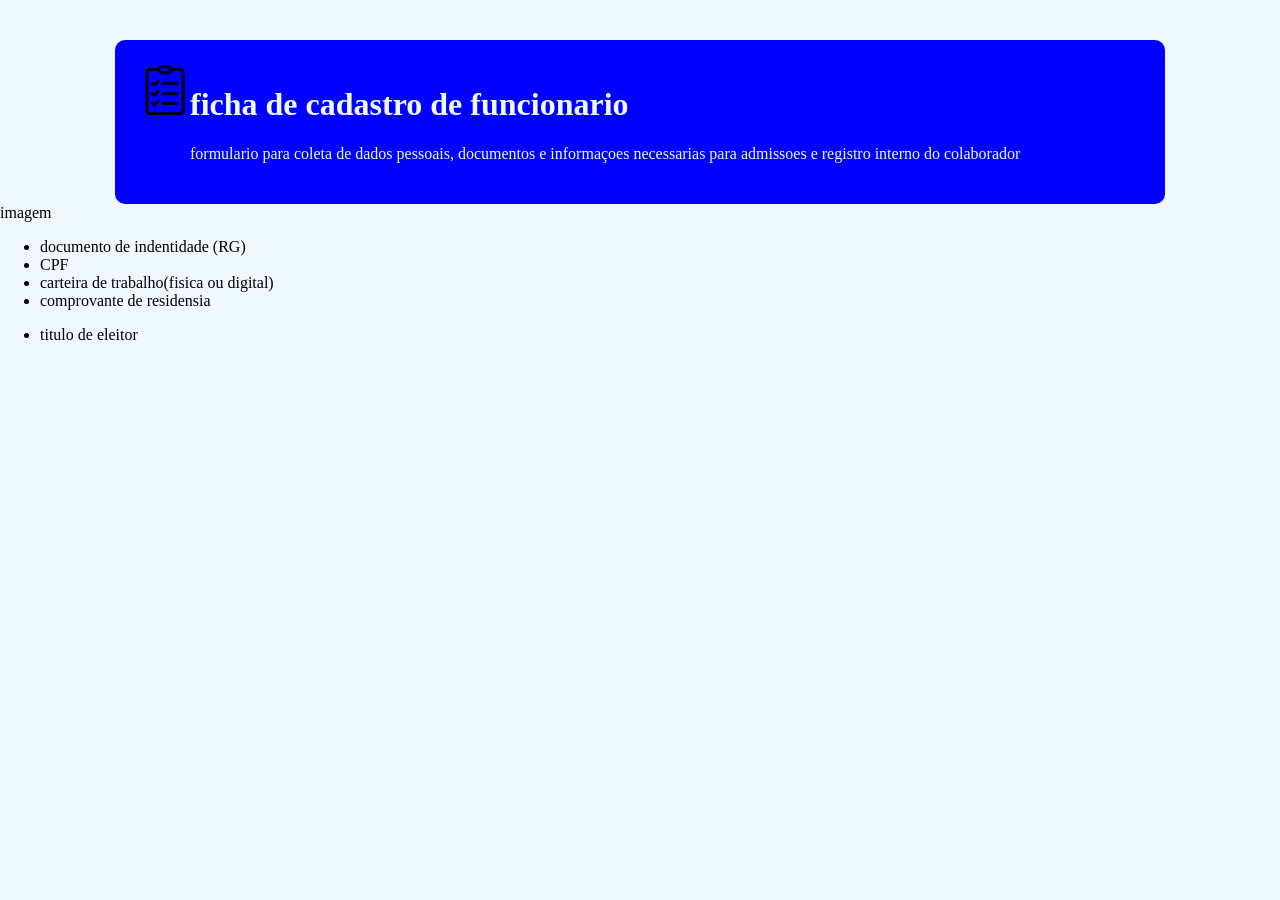
==== index.html @ 4102caf3 "segunda parte" ====
<!DOCTYPE html>
<html lang="pt-br">
<head></head>
    <meta charset="UTF-8">
    <link rel="stylesheet" href="style.css"
    <meta name="viewport" content="width=device-width, initial-scale=1.0">
    <title>ficha cadastro</title>
</head>
<body>
 <div class="topo">
    <div class="imagem">
      <img src="imagem/prancheta.png">
    </div>
    <div class="cadastro-topo">
      <h1>ficha de cadastro de funcionario</h1>
      <p>formulario para coleta de dados pessoais,
      documentos e informaçoes necessarias para admissoes e registro interno do colaborador</p>
    </div>
</div>
<div class="documentos-necessario">
</div>imagem</div>
<div class="dados-left">
    <ul>
      <li>documento de indentidade (RG)</li>
      <li>CPF</li>
      <li>carteira de trabalho(fisica ou digital)</li>
      <li>comprovante de residensia</li>
    </ul>
</div>
   <div class="dados-right">
    <ul>
      <li>titulo de eleitor</li>
    </ul>
   </div>  
</body>
</html>
---- style.css ----
body{
    margin: 0;
    padding: 0;
    background-color:aliceblue;

}

.topo{
display: flex;
width: 1000px;
background-color: blue;
border-radius: 10px;
margin: auto;
margin-top: 40px;
padding: 25px;
color: aliceblue;
}

.topo img {
    width: 50px;
}
.image{
    flex: 1;
    align-items: center;
    justify-content: center;
    flex: 1;
}
.cadastro-topo {
    flex: 4;
}
.cadastro-topo p {
    padding-right: 100px;
}
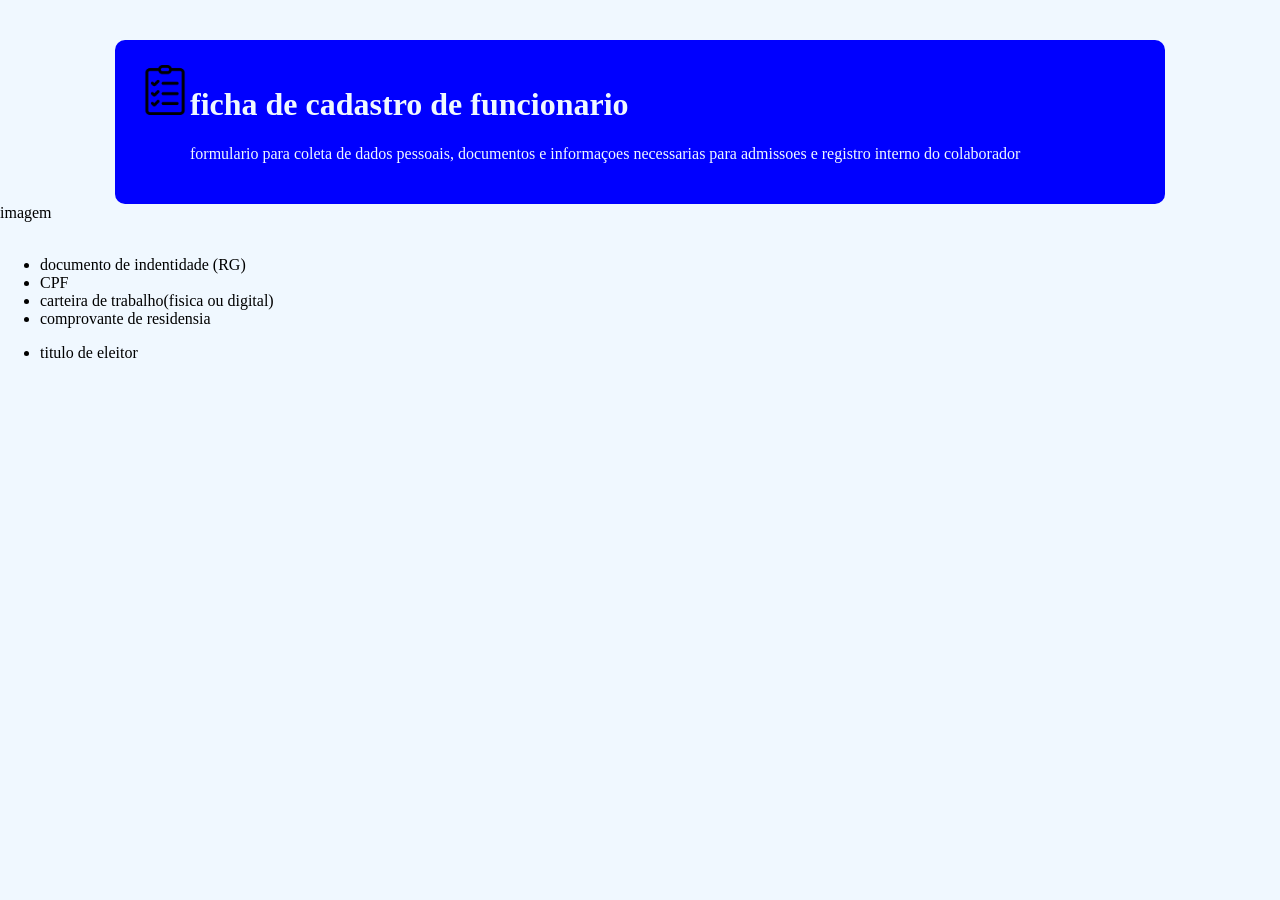
==== commit 02762117: "fazendo" ====
--- a/index.html
+++ b/index.html
@@ -18,7 +18,8 @@
     </div>
 </div>
 <div class="documentos-necessario">
-</div>imagem</div>
+<div class="imagem-documentos">imagem</div>
+<img src=""
 <div class="dados-left">
     <ul>
       <li>documento de indentidade (RG)</li>
--- a/style.css
+++ b/style.css
@@ -30,4 +30,23 @@
 }
 .cadastro-topo p {
     padding-right: 100px;
+}
+.documentos-necessarios{
+    display: flex;
+    width: 1000px;
+    margin: auto;
+    background-color: chocolate;
+    padding: 20px;
+    border-radius: 10px;
+    margin-top: 30px;
+}
+.imagem-documentos{
+    flex: 1;
+}
+.dados-left{
+    flex: 2;
+
+}
+.dados-right{
+    flex: 2;
 }
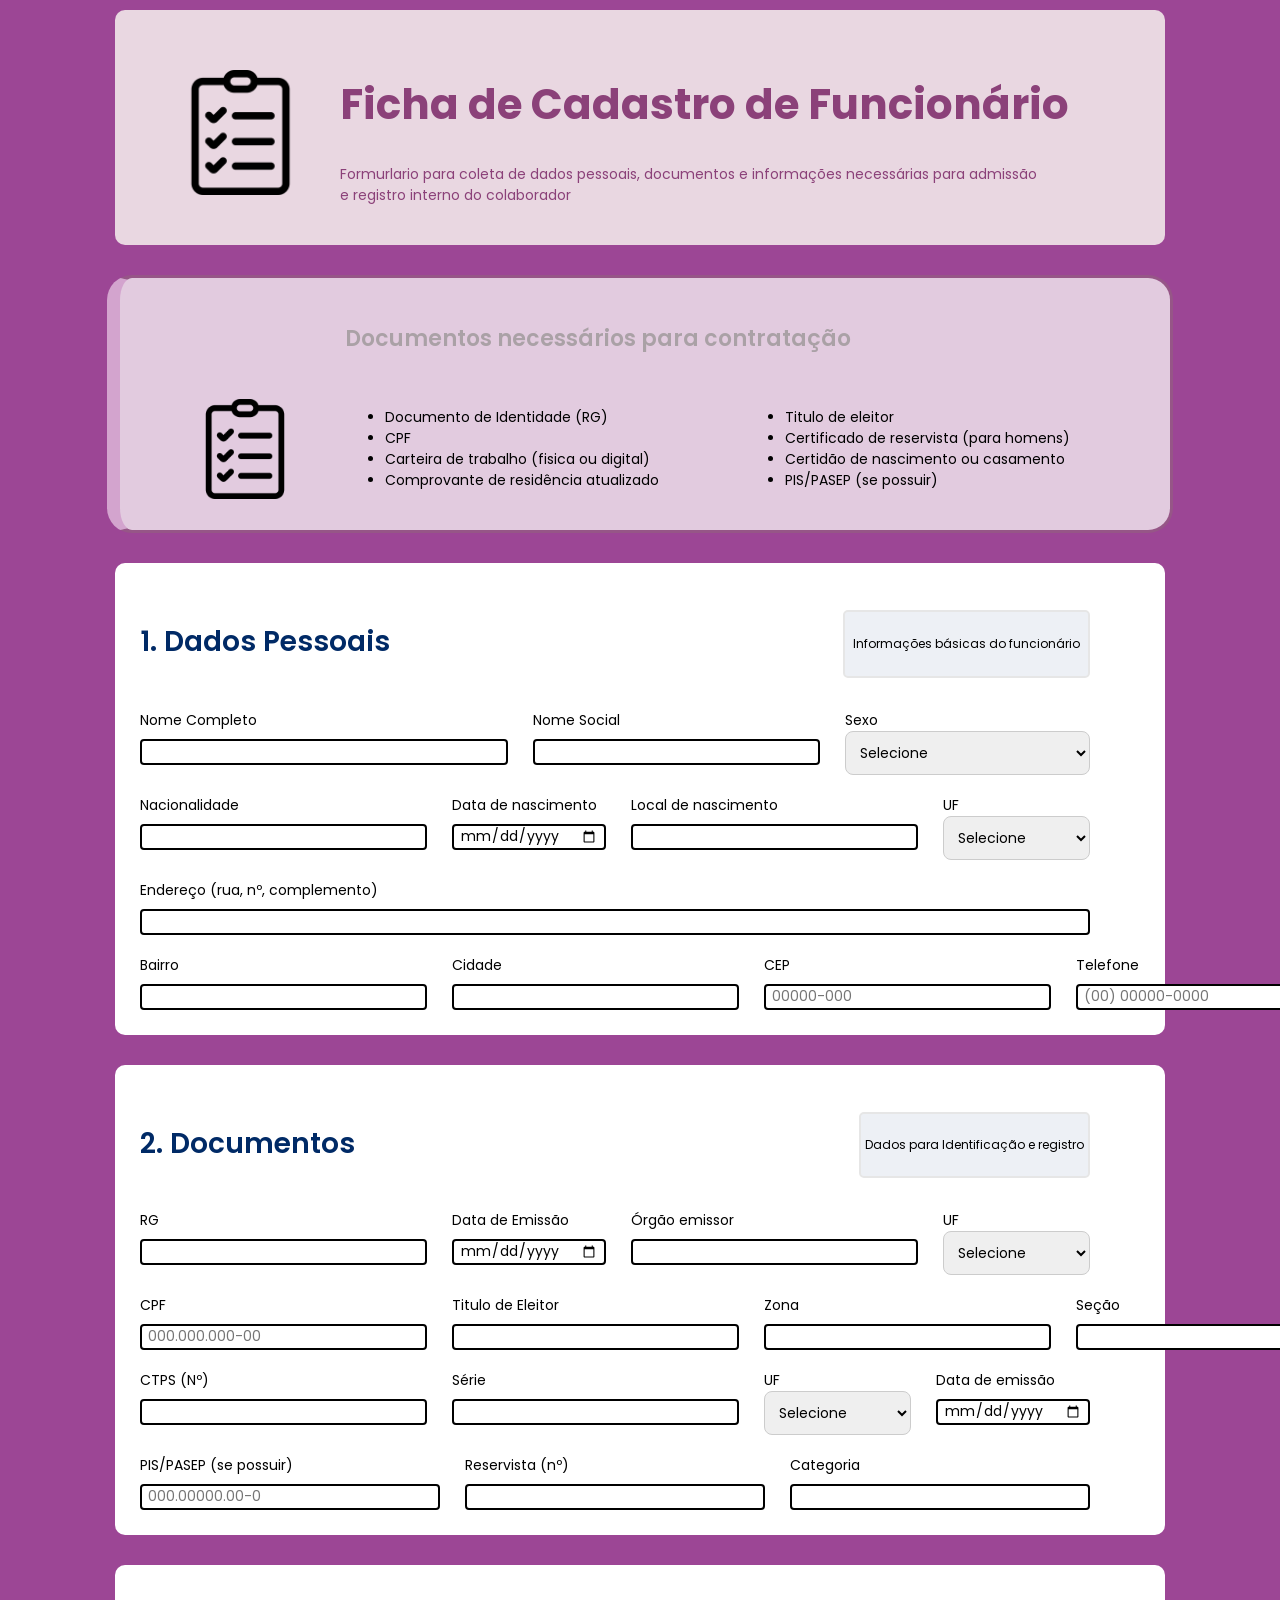
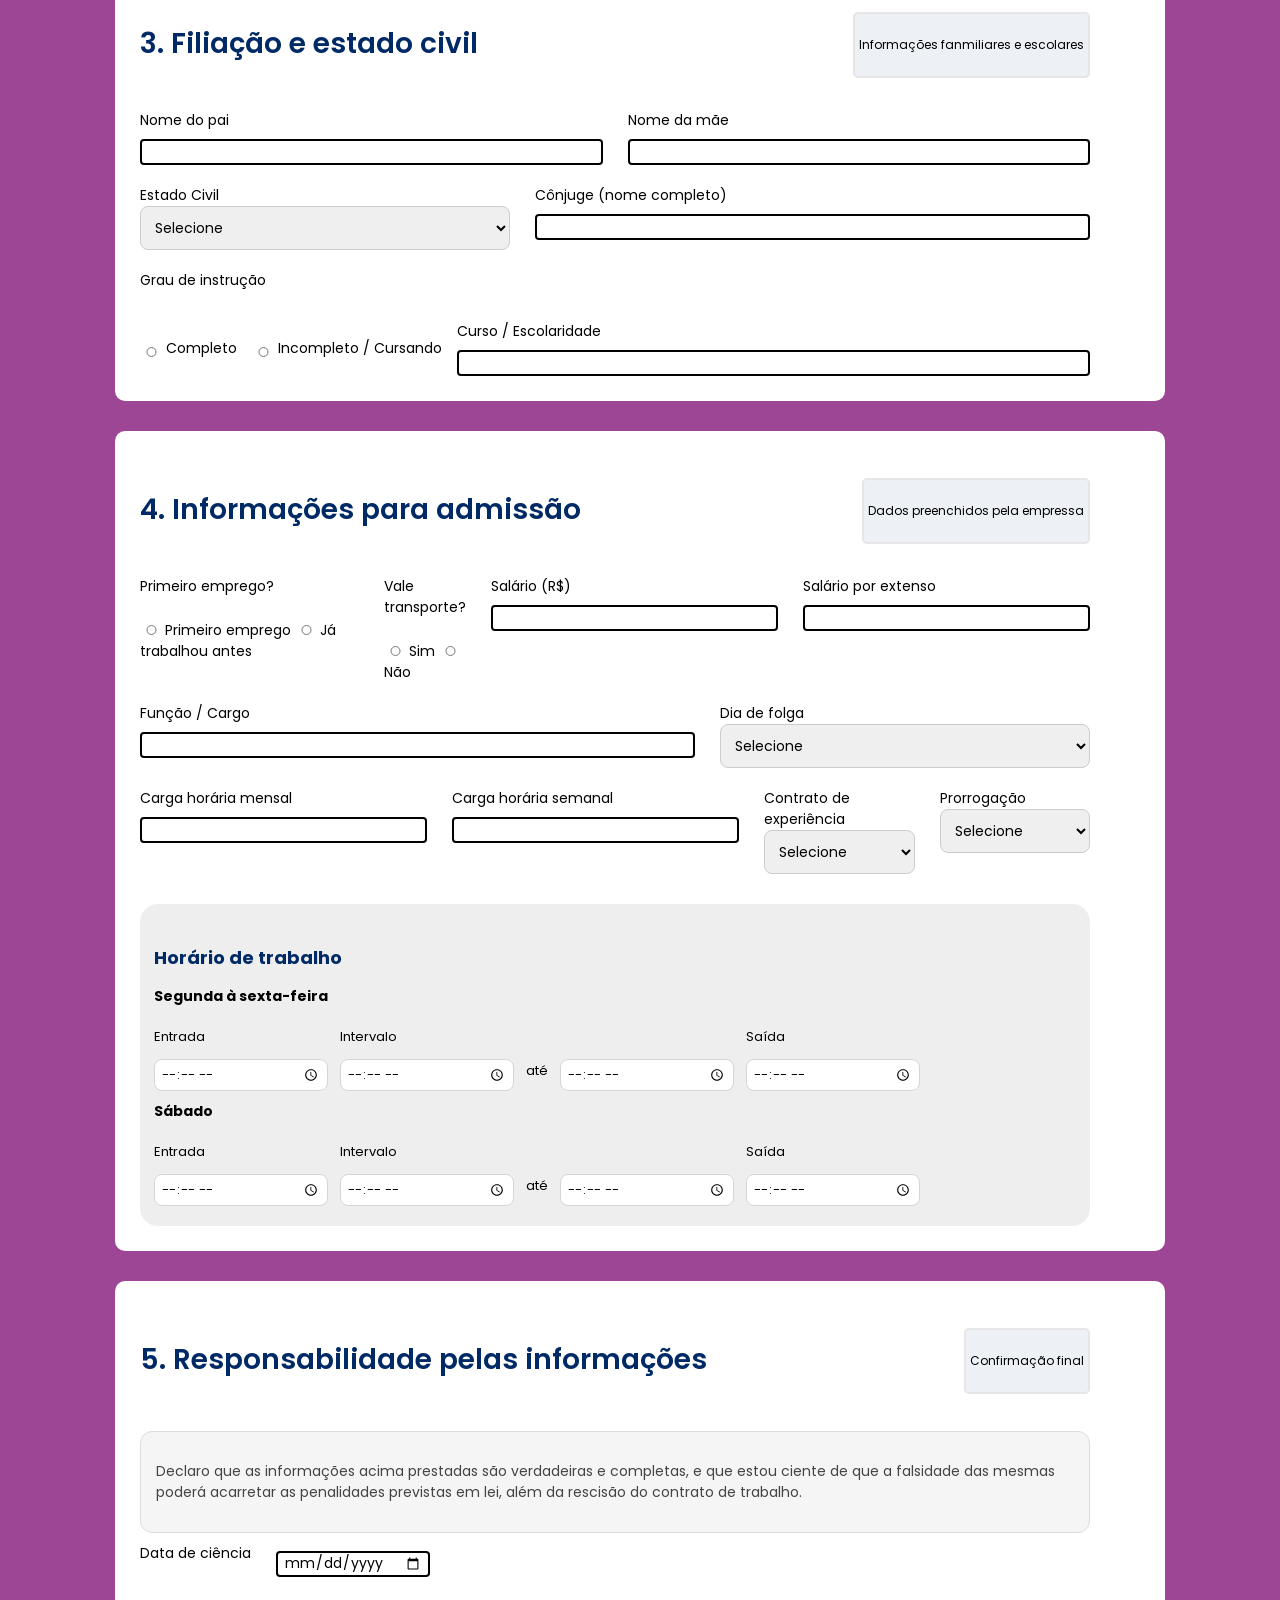
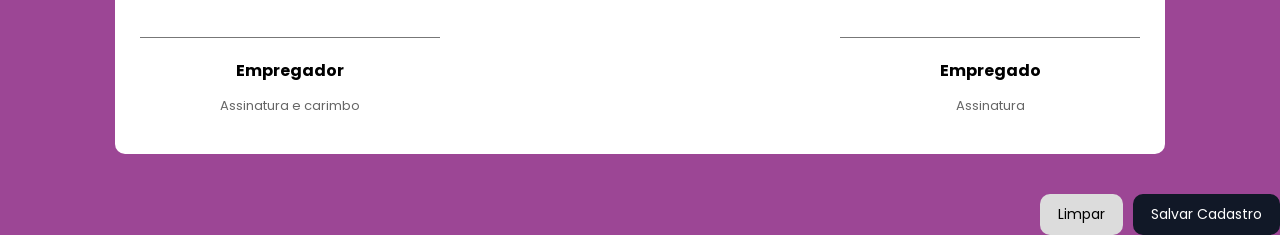
==== commit a85d0091: "finalizamos rosaaa" ====
--- a/index.html
+++ b/index.html
@@ -1,37 +1,622 @@
+
 <!DOCTYPE html>
 <html lang="pt-br">
-<head></head>
+<head>
     <meta charset="UTF-8">
-    <link rel="stylesheet" href="style.css"
+    <link rel="stylesheet" href="style.css">
+    <link href="https://fonts.googleapis.com/css2?family=Poppins:wght@400;500;600;700&display=swap" rel="stylesheet">
     <meta name="viewport" content="width=device-width, initial-scale=1.0">
-    <title>ficha cadastro</title>
+    <title>Ficha de Cadastro</title>
 </head>
 <body>
- <div class="topo">
-    <div class="imagem">
-      <img src="imagem/prancheta.png">
+    <form>
+
+    <div class="topo">
+        <div class="image">
+            <img src="imagem/prancheta.png"></img>
+        </div>
+        <div class="cadastro-topo">
+            <h1>Ficha de Cadastro de Funcionário</h1>
+            <p>Formurlario para coleta de dados pessoais, documentos e informações necessárias  para admissão e registro interno do colaborador</p>
+        </div>
     </div>
-    <div class="cadastro-topo">
-      <h1>ficha de cadastro de funcionario</h1>
-      <p>formulario para coleta de dados pessoais,
-      documentos e informaçoes necessarias para admissoes e registro interno do colaborador</p>
+
+    <div class="documentosnecessarios">
+        <h2>Documentos necessários para contratação</h2>
+        <div class="colunas">
+        <div class="image-doc">
+            <img src="imagem/prancheta.png"></img>
+        </div>
+        <div class="dados-left">
+            <ul>
+                <li>Documento de Identidade (RG)</li>
+                <li>CPF</li>
+                <li>Carteira de trabalho (fisica ou digital)</li>
+                <li>Comprovante de residência atualizado</li>
+            </ul>
+        </div>
+        <div class="dados-right">
+            <ul>
+                <li>Titulo de eleitor</li>
+                <li>Certificado de reservista (para homens)</li>
+                <li>Certidão de nascimento ou casamento</li>
+                <li>PIS/PASEP (se possuir)</li>
+            </ul>
+        </div>
+       </div>
+    </div>
+    <div class="dados-pessoais">
+        <div class="informacao-funcionario">
+            <h2>1. Dados Pessoais</h2>
+            <p>Informações básicas do funcionário</p>
+        </div>
+        
+        <div class="linha">
+            <div class="grande">
+        <label>Nome Completo</label>
+        <input type="text">
+        </div>
+
+        <div class="medio">
+            <label>Nome Social</label>
+            <input type="text">
+        </div>
+
+        <div class="medio">
+            <label>Sexo</label>
+            <select id="Sexo">
+            <option value="" disabled selected hidden>Selecione</option>
+            <option value="">Masculino</option>
+            <option value="">Feminino</option>
+            </select>
+        </div>
+        </div>
+
+        <div class="linha">
+
+            <div class="pequeno">
+                <label>Nacionalidade</label>
+                <input type="text">
+            </div>
+
+            <div class="pequeno">
+                <label>Data de nascimento</label>
+                <input type="date">
+            </div>
+
+            <div class="pequeno">
+                <label>Local de nascimento</label>
+                <input type="text">
+            </div>
+
+            <div class="pequeno">
+                <label>UF</label>
+                <select id="UF">
+    <option value="" disabled selected hidden>Selecione</option>
+    <option value="">AC</option>
+    <option value="">AL</option>
+    <option value="">AP</option>
+    <option value="">AM</option>
+    <option value="">BA</option>
+    <option value="">CE</option>
+    <option value="">DF</option>
+    <option value="">ES</option>
+    <option value="">GO</option>
+    <option value="">MA</option>
+    <option value="">MT</option>
+    <option value="">MS</option>
+    <option value="">MG</option>
+    <option value="">PA</option>
+    <option value="">PB</option>
+    <option value="">PR</option>
+    <option value="">PE</option>
+    <option value="">PI</option>
+    <option value="">RJ</option>
+    <option value="">RN</option>
+    <option value="">RS</option>
+    <option value="">RO</option>
+    <option value="">RR</option>
+    <option value="">SC</option>
+    <option value="">SP</option>
+    <option value="">SE</option>
+    <option value="">TO</option>
+    </select>
+            </div>
+
+        </div>
+
+        <div class="linha">
+
+            <div class="extra">
+            <label>Endereço (rua, nº, complemento)</label>
+            <input type="text">
+            </div>
+
+        </div>
+
+        <div class="linha">
+
+            <div class="medio">
+                <label>Bairro</label>
+                <input type="text">
+            </div>
+
+            <div class="medio">
+                <label>Cidade</label>
+                <input type="text">
+            </div>
+
+            <div class="pequeno">
+                <label>CEP</label>
+                <input type="text" placeholder="00000-000">
+            </div>
+
+            <div class="pequeno">
+                <label>Telefone</label>
+                <input type="text" placeholder="(00) 00000-0000">
+            </div>
+        </div>
+
     </div>
 </div>
-<div class="documentos-necessario">
-<div class="imagem-documentos">imagem</div>
-<img src=""
-<div class="dados-left">
-    <ul>
-      <li>documento de indentidade (RG)</li>
-      <li>CPF</li>
-      <li>carteira de trabalho(fisica ou digital)</li>
-      <li>comprovante de residensia</li>
-    </ul>
 </div>
-   <div class="dados-right">
-    <ul>
-      <li>titulo de eleitor</li>
-    </ul>
-   </div>  
+
+<div class="corpo">
+
+    <div class="documentos">
+        <div class="dados-iden">
+            <h2>2. Documentos</h2>
+            <p>Dados para Identificação e registro</p>
+        </div>
+
+            <div class="linha">
+
+                <div class="medio">
+                <label>RG</label>
+                <input type="text">
+                </div>
+
+            <div class="medio">
+                <label>Data de Emissão</label>
+                <input type="date">
+            </div>
+
+            <div class="medio">
+                <label>Órgão emissor</label>
+                <input type="text">
+            </div>
+
+            <div class="medio">
+                <label>UF</label>
+                <select id="UF">
+    <option value="" disabled selected hidden>Selecione</option>
+    <option value="">AC</option>
+    <option value="">AL</option>
+    <option value="">AP</option>
+    <option value="">AM</option>
+    <option value="">BA</option>
+    <option value="">CE</option>
+    <option value="">DF</option>
+    <option value="">ES</option>
+    <option value="">GO</option>
+    <option value="">MA</option>
+    <option value="">MT</option>
+    <option value="">MS</option>
+    <option value="">MG</option>
+    <option value="">PA</option>
+    <option value="">PB</option>
+    <option value="">PR</option>
+    <option value="">PE</option>
+    <option value="">PI</option>
+    <option value="">RJ</option>
+    <option value="">RN</option>
+    <option value="">RS</option>
+    <option value="">RO</option>
+    <option value="">RR</option>
+    <option value="">SC</option>
+    <option value="">SP</option>
+    <option value="">SE</option>
+    <option value="">TO</option>
+    </select>
+            </div>
+
+        </div>
+
+        <div class="linha">
+
+            <div class="medio">
+                <label>CPF</label>
+                <input type="text" placeholder="000.000.000-00">
+            </div>
+
+            <div class="medio">
+                <label>Titulo de Eleitor</label>
+                <input type="text">
+            </div>
+
+            <div class="pequeno">
+                <label>Zona</label>
+                <input type="text">
+            </div>
+
+            <div class="pequeno">
+                <label>Seção</label>
+                <input type="text">
+            </div>
+
+        </div>
+
+        <div class="linha">
+
+            <div class="medio">
+                <label>CTPS (Nº)</label>
+                <input type="text">
+            </div>
+
+            <div class="medio">
+                <label>Série</label>
+                <input type="text">
+            </div>
+
+            <div class="medio">
+                <label>UF</label>
+                <select id="UF">
+    <option value="" disabled selected hidden>Selecione</option>
+    <option value="">AC</option>
+    <option value="">AL</option>
+    <option value="">AP</option>
+    <option value="">AM</option>
+    <option value="">BA</option>
+    <option value="">CE</option>
+    <option value="">DF</option>
+    <option value="">ES</option>
+    <option value="">GO</option>
+    <option value="">MA</option>
+    <option value="">MT</option>
+    <option value="">MS</option>
+    <option value="">MG</option>
+    <option value="">PA</option>
+    <option value="">PB</option>
+    <option value="">PR</option>
+    <option value="">PE</option>
+    <option value="">PI</option>
+    <option value="">RJ</option>
+    <option value="">RN</option>
+    <option value="">RS</option>
+    <option value="">RO</option>
+    <option value="">RR</option>
+    <option value="">SC</option>
+    <option value="">SP</option>
+    <option value="">SE</option>
+    <option value="">TO</option>
+    </select>
+            </div>
+
+            <div class="medio">
+                <label>Data de emissão</label>
+                <input type="date">
+            </div>
+
+        </div>
+
+        <div class="linha">
+            
+            <div class="medio">
+                <label>PIS/PASEP (se possuir)</label>
+                <input type="text" placeholder="000.00000.00-0">
+            </div>
+
+            <div class="medio">
+                <label>Reservista (nº)</label>
+                <input type="text">
+            </div>
+
+            <div class="medio">
+                <label>Categoria</label>
+                <input type="text">
+            </div>
+
+        </div>
+    </div>
+
+    <div class="estado">
+        <div class="info">
+            <h2>3. Filiação e estado civil</h2>
+            <p>Informações fanmiliares e escolares</p>
+        </div>
+        <div class="linha">
+
+            <div class="grande">
+                <label>Nome do pai</label>
+                <input type="text">
+            </div>
+
+             <div class="grande">
+                <label>Nome da mãe</label>
+                <input type="text">
+             </div>
+        </div>
+
+        <div class="linha">
+
+            <div class="medio">
+            <label>Estado Civil</label>
+            <select>
+                <option value="" disabled selected hidden>Selecione</option>
+                <option>Solteiro(a)</option>
+                <option>Casado(a)</option>
+                <option>Divorciado(a)</option>
+                <option>Viúvo(a)</option>
+                <option>União estável</option>
+            </select>
+            </div>
+
+            <div class="grande">
+                <label>Cônjuge (nome completo)</label>
+                <input type="text">
+            </div>
+
+        </div>
+        
+        <div class="linha">
+           
+            <div class="medio">
+
+                <label class="titulo">Grau de instrução</label>
+
+                <div class="grau-container">
+
+                    <div class="opcao">
+                        <input type="radio" name="grau">
+                        <label>Completo</label>
+                    </div>
+
+                    <div class="opcao">
+                        <input type="radio" name="grau">
+                        <label>Incompleto / Cursando</label>
+                    </div>
+
+                    <div class="grande">
+                        <label>Curso / Escolaridade</label>
+                        <input type="text">
+                    </div>
+
+            </div>
+
+                 </div>
+            </div>
+        </div>
+
+        <div class="admi">
+            <div class="empr">
+                <h2>4. Informações para admissão</h2>
+                <p>Dados preenchidos pela empressa</p>
+            </div>
+
+            <div class="linha">
+
+                <div class="campo-radio">
+                  <label>Primeiro emprego?</label>
+
+                <div class="opcoes">
+                  <input type="radio" name="emprego">
+                  <span>Primeiro emprego</span>
+
+                  <input type="radio" name="emprego">
+                  <span>Já trabalhou antes</span>
+                </div>
+            </div>
+
+            <div class="campo-radio">
+                <label>Vale transporte?</label>
+                <div class="opcoes">
+                    <input type="radio" name="vale">
+                    <span>Sim</span>
+                    
+                    <input type="radio" name="vale">
+                    <span>Não</span>
+                </div>
+            </div>
+
+                <div class="pequeno">
+                    <label>Salário (R$)</label>
+                    <input type="text">
+                </div>
+
+                <div class="grande">
+                    <label>Salário por extenso</label>
+                    <input type="text">
+                </div>
+            </div>
+
+            <div class="linha">
+
+                <div class="grande">
+                        <label>Função / Cargo</label>
+                        <input type="text">
+                </div>
+
+                <div class="medio">
+                        <label>Dia de folga</label>
+                        <select>
+                            <option value="" disabled selected hidden>Selecione</option>
+                            <option>Segunda-feira</option>
+                            <option>Terça-feira</option>
+                            <option>Quarta-feira</option>
+                            <option>Quinta-feira</option>
+                            <option>Sexta-feira</option>
+                            <option>Sábado</option>
+                            <option>Domingo</option>
+                        </select>
+                </div>
+
+                </div>
+                
+                <div class="linha">
+
+                    <div class="medio">
+                        <label>Carga horária mensal</label>
+                        <input type="text">
+                    </div>
+
+                    <div class="medio">
+                        <label>Carga horária semanal</label>
+                        <input type="text">
+                    </div>
+
+                    <div class="medio">
+                        <label>Contrato de experiência</label>
+                        <select>
+                            <option value="" disabled selected hidden>Selecione</option>
+                            <option>30 dias</option>
+                            <option>45 dias</option>
+                            <option>60 dias</option>
+                            <option>90 dias</option>
+                        </select>
+                    </div>
+
+                    <div class="medio">
+                        <label>Prorrogação</label>
+                        <select>
+                            <option value="" disabled selected hidden>Selecione</option>
+                            <option>30 dias</option>
+                            <option>45 dias</option>
+                            <option>60 dias</option>
+                        </select>
+                    </div>
+                    
+                </div>
+
+                <div class="linha">
+                    <div class="box-horario">
+
+                        <h3 class="titulo-horario">Horário de trabalho</h3>
+                        <h4 class="subtitulo">Segunda à sexta-feira</h4>
+
+                    <div class="horario-container">
+
+                    <div class="campo-hora">
+                        <label>Entrada</label>
+                        <input type="time">
+                    </div>
+
+                    <div class="campo-hora">
+                        <label>Intervalo</label>
+                        <input type="time">
+                    </div>
+
+                    <span class="texto-ate">até</span>
+
+                     <div class="campo-hora">
+                        <label>&nbsp;</label>
+                        <input type="time">
+                    </div>
+
+                    <div class="campo-hora">
+                        <label>Saída</label>
+                        <input type="time">
+                    </div>
+
+                    </div>
+
+
+                        <h4 class="subtitulo">Sábado</h4>
+
+                    <div class="horario-container">
+
+                    <div class="campo-hora">
+                        <label>Entrada</label>
+                        <input type="time">
+                    </div>
+
+                    <div class="campo-hora">
+                        <label>Intervalo</label>
+                        <input type="time">
+                    </div>
+
+                    <span class="texto-ate">até</span>
+
+                    <div class="campo-hora">
+                        <label>&nbsp;</label>
+                        <input type="time">
+                    </div>
+
+                    <div class="campo-hora">
+                        <label>Saída</label>
+                        <input type="time">
+                    </div>
+
+                    </div>
+
+                    </div>
+
+                </div>
+
+
+            </div>
+
+        </div>
+
+        <div class="final">
+
+            <div class="resp">
+            <div class="conf">
+                <h2>5. Responsabilidade pelas informações</h2>
+                <p>Confirmação final</p>
+            </div>
+
+            <div class="linha">
+
+                <div class="caixa-declaracao">
+                 <p>
+        Declaro que as informações acima prestadas são verdadeiras e completas, e que estou ciente de que a falsidade das mesmas poderá acarretar as penalidades previstas em lei, além da rescisão do contrato de trabalho.
+                 </p>
+
+                </div>
+
+            </div>
+
+            <div class="linha">
+                <label>Data de ciência</label>
+                <input type="date">
+            </div>
+
+            <div class="assinaturas">
+
+            <div class="assinatura-box">
+            <div class="linha-assinatura"></div>
+                <h4>Empregador</h4>
+                <p>Assinatura e carimbo</p>
+            </div>
+
+            <div class="assinatura-box">
+            <div class="linha-assinatura"></div>
+
+            <h4>Empregado</h4>
+            <p>Assinatura</p>
+            </div>
+
+            </div>
+
+        </div>
+        </div>
+
+            <div class="botoes">
+
+                <button type="reset" class="btn-limpar">
+                    Limpar
+                </button>
+
+                <button type="submit" class="btn-enviar">
+                    Salvar Cadastro
+                </button>
+
+            </div>
+
+    </div>
+</div>
+    
+</form>
 </body>
+<script src="script.js"></script>
 </html>
--- a/style.css
+++ b/style.css
@@ -49,4 +49,473 @@
 }
 .dados-right{
     flex: 2;
-}+}
+body {
+    margin: 0;
+    padding: 0;
+    background-color: #9c4695;
+}
+
+.topo {
+    display: flex;
+    width: 1000px;
+    background-color: #e9d7e1;
+    border-radius: 10px;
+    margin: auto;
+    margin-top: 10px;
+    padding: 25px;
+    color: #8b4179;
+}
+
+.image{
+    display: flex;
+    align-items: center;
+    justify-content: center;
+    flex: 1;
+}
+
+.topo img{
+    width: 125px;
+}
+
+.cadastro-topo{
+    flex: 4;
+}
+
+.documentosnecessarios{
+    display: flex;
+    margin: auto;
+    width: 1000px;
+    border-radius: 25px;
+    padding: 25px;
+    margin-top: 30px;
+    background-color: #e2cbdf;
+    border: 3px solid #965687;
+    flex-direction: column;
+    border-left: 13px solid #b964b260;
+}
+
+.documentosnecessarios h2{
+    margin-left: 200px;
+    color: #aaa1a6;
+    font-size: 22px;
+}
+
+.colunas{
+    display: flex;
+    font-size: 20px;
+}
+
+.image-doc{
+    flex: 1;
+    display: flex;
+    justify-content: center;
+    align-items: center;
+}
+
+.dados-left{
+    flex: 2;
+}
+
+.dados-left h1 {
+    font-size: 20px;
+    color: #83337f;
+}
+
+.dados-right{
+    flex: 2;
+}
+
+.documentosnecessarios img{
+    width: 100px;
+}
+
+.dados-pessoais{
+    display: flex;
+    width: 1000px;
+    margin: auto;
+    margin-top: 30px;
+    padding: 25px;
+    background-color: #fff;
+    border-radius: 10px;
+    flex-direction: column  ;
+}
+
+.dados-pessoais h2{
+    color: #002A66;
+}
+
+.informacao-funcionario {
+    display: flex;
+    justify-content: space-between;
+    width: 950px;
+}
+
+.informacao-funcionario p{
+    background-color: #EDF0F5;
+    line-height: 5;
+    border-radius: 5px;
+    border-width: 5px;
+    border: 2px solid #E6E6E6;
+    padding: 2px 8px 2px 8px;
+    font-size: 12px;
+}
+
+.documentos{
+    display: flex;
+    width: 1000px;
+    margin: auto;
+    margin-top: 30px;
+    padding: 25px;
+    background-color: #fff;
+    border-radius: 10px;
+    flex-direction: column  ;
+}
+
+.documentos h2{
+    color: #002A66;
+}
+
+.dados-iden {
+    display: flex;
+    justify-content: space-between;
+    width: 950px;
+}
+
+.dados-iden p{
+    background-color: #EDF0F5;
+    line-height: 5;
+    border-radius: 5px;
+    border-width: 5px;
+    border: 2px solid #E6E6E6;
+    padding: 1px 4px 1px 4px;
+    font-size: 12px;
+}
+
+.estado{
+    display: flex;
+    width: 1000px;
+    margin: auto;
+    margin-top: 30px;
+    padding: 25px;
+    background-color: #fff;
+    border-radius: 10px;
+    flex-direction: column  ;
+}
+
+.estado h2{
+    color: #002A66;
+}
+
+.info {
+    display: flex;
+    justify-content: space-between;
+    width: 950px;
+}
+
+.info p{
+    background-color: #EDF0F5;
+    line-height: 5;
+    border-radius: 5px;
+    border-width: 5px;
+    border: 2px solid #E6E6E6;
+    padding: 1px 4px 1px 4px;
+    font-size: 12px;
+}
+
+.admi{
+    display: flex;
+    width: 1000px;
+    margin: auto;
+    margin-top: 30px;
+    padding: 25px;
+    background-color: #fff;
+    border-radius: 10px;
+    flex-direction: column  ;
+}
+
+.admi h2{
+    color: #002A66;
+}
+
+.empr {
+    display: flex;
+    justify-content: space-between;
+    width: 950px;
+}
+
+.empr p{
+    background-color: #EDF0F5;
+    line-height: 5;
+    border-radius: 5px;
+    border-width: 5px;
+    border: 2px solid #E6E6E6;
+    padding: 1px 4px 1px 4px;
+    font-size: 12px;
+}
+
+.resp{
+    display: flex;
+    width: 1000px;
+    margin: auto;
+    margin-top: 30px;
+    padding: 25px;
+    background-color: #fff;
+    border-radius: 10px;
+    flex-direction: column  ;
+}
+
+.resp h2{
+    color: #002A66;
+}
+
+.conf {
+    display: flex;
+    justify-content: space-between;
+    width: 950px;
+}
+
+.conf p{
+    background-color: #EDF0F5;
+    line-height: 5;
+    border-radius: 5px;
+    border-width: 5px;
+    border: 2px solid #E6E6E6;
+    padding: 1px 4px 1px 4px;
+    font-size: 12px;
+}
+
+.pequeno{
+    flex: 1;
+    display: flex;
+    flex-direction: column;
+}
+
+.medio{
+    flex: 2;
+    display: flex;
+    flex-direction: column;
+}
+
+.grande{
+    flex: 3;
+    display: flex;
+    flex-direction: column;
+}
+
+.extra{
+    flex: 6;
+    display: flex;
+    flex-direction: column;
+}
+
+.linha{
+    display: flex;
+    width: 950px;
+    gap: 25px;
+    margin-top: 10px;
+}
+
+input {
+    height: 10px;
+    border: solid 2px #000;
+    border-radius: 4px;
+    margin-top: 8px;
+    outline: none;
+    padding: 6px;
+}
+
+*{
+    font-family: 'Poppins', sans-serif;
+    font-size: 14px;
+}
+
+h1{
+    font-size: 42px;
+    font-weight: 700;
+}
+
+h2{
+    font-size: 28px;
+    font-weight: 600;
+}
+
+h3{
+    margin-top: 30px;
+    margin-bottom: 20px;
+}
+
+h4{
+    margin-bottom: 10px;
+    margin-top: 20px;
+}
+
+div{
+    margin-top: 10px;
+}
+
+input[type="checkbox"]{
+    width: 16px;
+    height: 16px;
+    cursor: pointer;
+}
+
+label{
+    font-size: 14px;
+}
+
+.titulo{
+    display: block;
+    margin-bottom: 10px;
+}
+
+.grau-container{
+    display: flex;
+    align-items: center;
+    gap: 15px;
+}
+
+.opcao{
+    display: flex;
+    align-items: center;
+    gap: 5px;
+}
+
+.campo-radio{
+    display: flex;
+    flex-direction: column;
+    gap: 10px;
+}
+
+select{
+    padding: 10px;
+    border-radius: 8px;
+    border: 1px solid #ccc;
+    font-family: 'Poppins', sans-serif;
+}
+
+.box-horario{
+    background-color: #eeeeee;
+    padding: 10px 14px;
+    border-radius: 18px;
+    margin-top: 20px;
+    width: 100%;
+    box-sizing: border-box;
+}
+
+.titulo-horario{
+    color: #002A66;
+    font-size: 18px;
+    margin-bottom: 15px;
+}
+
+.subtitulo{
+    font-size: 14px;
+    margin-bottom: 4px;
+    margin-top: 8px;
+}
+
+.horario-container{
+    display: flex;
+    align-items: end;
+    gap: 12px;
+    width: 100%;
+    margin-bottom: 10px;
+}
+
+.campo-hora{
+    display: flex;
+    flex-direction: column;
+}
+
+.campo-hora label{
+    font-size: 13px;
+    margin-bottom: 4px;
+}
+
+.campo-hora input{
+    width: 160px;
+    height: 26px;
+    padding: 2px 6px;
+    border-radius: 8px;
+    border: 1px solid #d5d5d5;
+    background-color: white;
+    font-family: 'Poppins', sans-serif;
+    font-size: 13px;
+}
+
+.texto-ate{
+    font-size: 13px;
+    margin-bottom: 10px;
+}
+
+.caixa-declaracao{
+    background-color: #f5f5f5;
+    border: 1px solid #dcdcdc;
+    border-radius: 12px;
+    padding: 15px;
+    margin-top: 15px;
+}
+
+.caixa-declaracao p{
+    font-size: 14px;
+    color: #444;
+    line-height: 1.5;
+}
+
+.assinaturas{
+    display: flex;
+    justify-content: space-between;
+    margin-top: 40px;
+}
+
+.assinatura-box{
+    width: 300px;
+    text-align: center;
+}
+
+.linha-assinatura{
+    border-top: 1px solid #777;
+    margin-bottom: 10px;
+}
+
+.assinatura-box h4{
+    font-size: 16px;
+    margin-bottom: 4px;
+}
+
+.assinatura-box p{
+    font-size: 13px;
+    color: #666;
+}
+
+.botoes{
+    display: flex;
+    justify-content: flex-end;
+    gap: 10px;
+    margin-top: 40px;
+}
+
+.btn-limpar{
+    background-color: #dcdcdc;
+    border: none;
+    padding: 10px 18px;
+    border-radius: 10px;
+    cursor: pointer;
+    font-family: 'Poppins', sans-serif;
+}
+
+.btn-enviar{
+    background-color: #111827;
+    color: white;
+    border: none;
+    padding: 10px 18px;
+    border-radius: 10px;
+    cursor: pointer;
+    font-family: 'Poppins', sans-serif;
+}
+
+.btn-limpar:hover,
+.btn-enviar:hover{
+    opacity: 0.9;
+}
